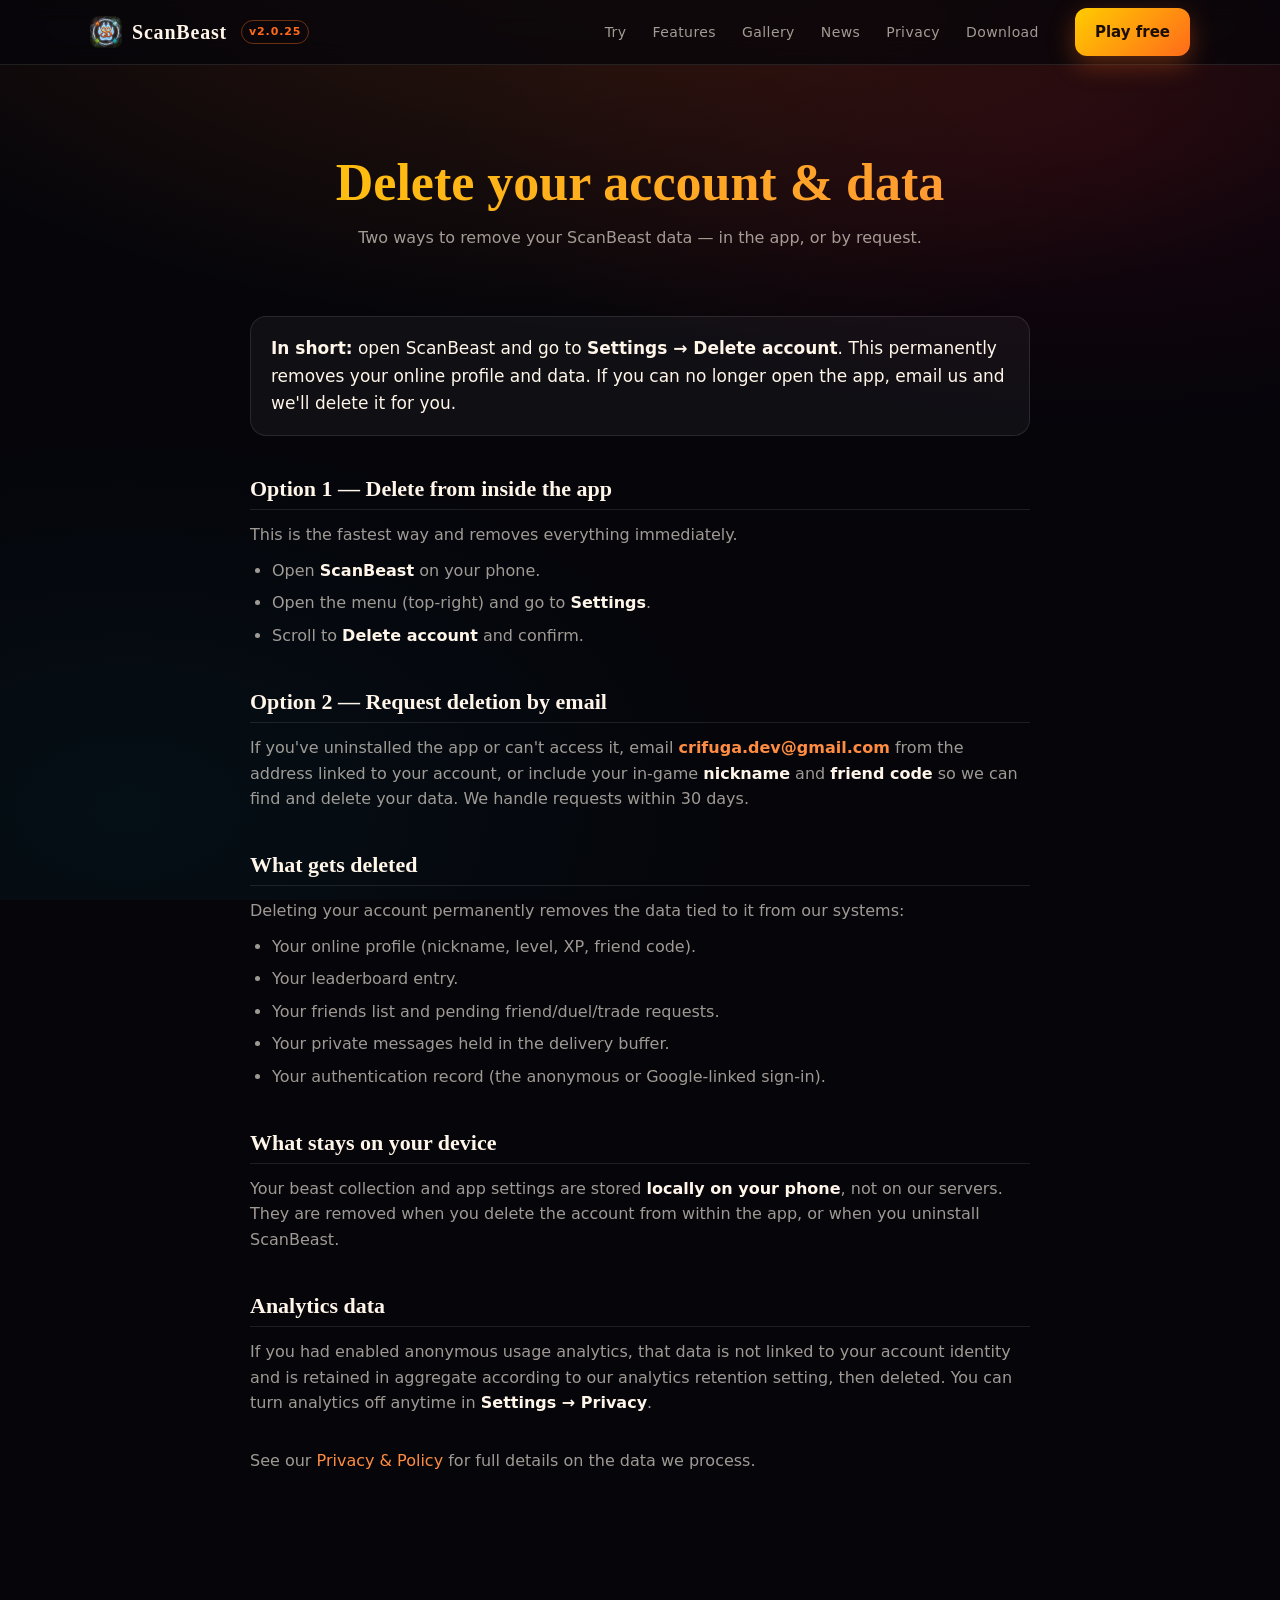
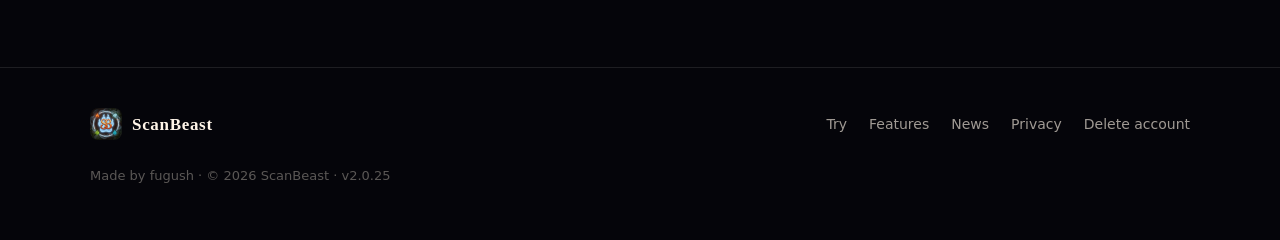
==== delete-account.html @ 52ad22f8 "content(news): devlog for 2.0.23 → 2.0.25, bump site to v2.0.25 Three new posts: 2.0.23 (matchmaking" ====
<!DOCTYPE html>
<html lang="en">
<head>
  <meta charset="UTF-8">
  <meta name="viewport" content="width=device-width, initial-scale=1.0">
  <title>ScanBeast — Delete your account &amp; data</title>
  <meta name="description" content="How to delete your ScanBeast account and associated data, from inside the app or by request.">
  <meta name="theme-color" content="#05050a">
  <meta name="robots" content="index,follow">
  <link rel="icon" href="assets/img/logo.webp">
  <link rel="apple-touch-icon" href="assets/img/logo.webp">
  <link rel="stylesheet" href="assets/css/style.css">
  <script>document.documentElement.classList.add('has-js');</script>
</head>
<body>

  <!-- ==================== HEADER ==================== -->
  <header class="site-header">
    <div class="container">
      <a class="brand" href="index.html">
        <img src="assets/img/logo.webp" alt="ScanBeast logo">
        ScanBeast <span class="v">v2.0.25</span>
      </a>
      <nav class="nav" id="site-nav">
        <a href="index.html#try">Try</a>
        <a href="index.html#features">Features</a>
        <a href="index.html#gallery">Gallery</a>
        <a href="news.html">News</a>
        <a href="privacy.html">Privacy</a>
        <a href="index.html#download">Download</a>
      </nav>
      <a class="btn btn-primary header-cta" href="index.html#download">Play free</a>
      <button class="nav-toggle" type="button" aria-label="Open menu" aria-expanded="false" aria-controls="site-nav">
        <span></span><span></span><span></span>
      </button>
    </div>
  </header>

  <!-- ==================== PAGE HERO ==================== -->
  <section class="page-hero">
    <div class="container">
      <h1>Delete your account &amp; data</h1>
      <p>Two ways to remove your ScanBeast data — in the app, or by request.</p>
    </div>
  </section>

  <!-- ==================== CONTENT ==================== -->
  <section style="padding-top: 20px;">
    <div class="container">
      <article class="legal">

        <p class="lead"><strong>In short:</strong> open ScanBeast and go to <strong>Settings → Delete account</strong>. This permanently removes your online profile and data. If you can no longer open the app, email us and we'll delete it for you.</p>

        <h2>Option 1 — Delete from inside the app</h2>
        <p>This is the fastest way and removes everything immediately.</p>
        <ul>
          <li>Open <strong>ScanBeast</strong> on your phone.</li>
          <li>Open the menu (top-right) and go to <strong>Settings</strong>.</li>
          <li>Scroll to <strong>Delete account</strong> and confirm.</li>
        </ul>

        <h2>Option 2 — Request deletion by email</h2>
        <p>If you've uninstalled the app or can't access it, email <strong><a href="mailto:crifuga.dev@gmail.com?subject=ScanBeast%20account%20deletion">crifuga.dev@gmail.com</a></strong> from the address linked to your account, or include your in-game <strong>nickname</strong> and <strong>friend code</strong> so we can find and delete your data. We handle requests within 30 days.</p>

        <h2>What gets deleted</h2>
        <p>Deleting your account permanently removes the data tied to it from our systems:</p>
        <ul>
          <li>Your online profile (nickname, level, XP, friend code).</li>
          <li>Your leaderboard entry.</li>
          <li>Your friends list and pending friend/duel/trade requests.</li>
          <li>Your private messages held in the delivery buffer.</li>
          <li>Your authentication record (the anonymous or Google-linked sign-in).</li>
        </ul>

        <h2>What stays on your device</h2>
        <p>Your beast collection and app settings are stored <strong>locally on your phone</strong>, not on our servers. They are removed when you delete the account from within the app, or when you uninstall ScanBeast.</p>

        <h2>Analytics data</h2>
        <p>If you had enabled anonymous usage analytics, that data is not linked to your account identity and is retained in aggregate according to our analytics retention setting, then deleted. You can turn analytics off anytime in <strong>Settings → Privacy</strong>.</p>

        <p style="margin-top: 32px;">See our <a href="privacy.html">Privacy &amp; Policy</a> for full details on the data we process.</p>

      </article>
    </div>
  </section>

  <!-- ==================== FOOTER ==================== -->
  <footer class="site-footer">
    <div class="container">
      <a class="brand" href="index.html"><img src="assets/img/logo.webp" alt="">ScanBeast</a>
      <nav>
        <a href="index.html#try">Try</a>
        <a href="index.html#features">Features</a>
        <a href="news.html">News</a>
        <a href="privacy.html">Privacy</a>
        <a href="delete-account.html">Delete account</a>
      </nav>
      <p class="copy">Made by fugush · © 2026 ScanBeast · v2.0.25</p>
    </div>
  </footer>

  <script src="assets/js/app.js"></script>

  <!-- Cloudflare Web Analytics (cookieless, privacy-first) -->
  <script defer src='https://static.cloudflareinsights.com/beacon.min.js' data-cf-beacon='{"token": "66f2514d06d64d0d81da3c510b61e948"}'></script>
  <!-- End Cloudflare Web Analytics -->
</body>
</html>
---- assets/css/style.css ----
/* ScanBeast — sito statico. Palette allineata a qml/Theme.qml del gioco. */

:root {
  --bg:        #05050a;
  --bg-2:      #0d0a12;
  --surface:   rgba(255,255,255,.045);
  --surface-2: rgba(255,255,255,.07);
  --border:    rgba(255,255,255,.10);

  --primary:   #ff6b1a;
  --accent:    #ff8c40;
  --gold:      #ffcc00;
  --crimson:   #e8003a;

  --cream:       #fff5e8;
  --cream-dim:   rgba(255,245,232,.62);
  --cream-faint: rgba(255,245,232,.34);

  --fire:  #ff4d00;
  --water: #00b4d8;
  --earth: #84cc16;
  --air:   #bae6fd;

  --radius: 16px;
  --maxw: 1140px;

  --serif: "Palatino Linotype", "Book Antiqua", Palatino, Georgia, serif;
  --sans:  -apple-system, BlinkMacSystemFont, "Segoe UI", Roboto, system-ui, sans-serif;
}

* { box-sizing: border-box; }

html { scroll-behavior: smooth; }

body {
  margin: 0;
  font-family: var(--sans);
  color: var(--cream);
  background: var(--bg);
  line-height: 1.6;
  -webkit-font-smoothing: antialiased;
  overflow-x: hidden;
}

/* Sfondo globale: bagliori radiali fuoco/brace su nero */
body::before {
  content: "";
  position: fixed;
  inset: 0;
  z-index: -1;
  background:
    radial-gradient(120% 80% at 50% -10%, rgba(255,107,26,.18), transparent 60%),
    radial-gradient(90% 60% at 85% 15%, rgba(232,0,58,.10), transparent 55%),
    radial-gradient(80% 70% at 10% 90%, rgba(0,180,216,.06), transparent 60%),
    var(--bg);
}

img { max-width: 100%; display: block; }

a { color: var(--accent); text-decoration: none; }
a:hover { color: var(--gold); }

.container {
  width: 100%;
  max-width: var(--maxw);
  margin-inline: auto;
  padding-inline: 20px;
}

h1, h2, h3 { font-family: var(--serif); font-weight: 700; line-height: 1.15; margin: 0; }

/* ---------- Header ---------- */
.site-header {
  position: sticky;
  top: 0;
  z-index: 50;
  backdrop-filter: blur(12px);
  background: rgba(5,5,10,.72);
  border-bottom: 1px solid var(--border);
}
.site-header .container {
  display: flex;
  align-items: center;
  gap: 16px;
  height: 64px;
}
.brand { display: flex; align-items: center; gap: 10px; font-family: var(--serif); font-size: 20px; font-weight: 700; letter-spacing: .04em; color: var(--cream); }
.brand img { width: 32px; height: 32px; border-radius: 8px; }
.brand .v { font-family: var(--sans); font-size: 11px; letter-spacing: .08em; color: var(--primary); border: 1px solid rgba(255,107,26,.4); padding: 2px 7px; border-radius: 999px; margin-left: 4px; }

.nav { display: flex; gap: 26px; margin-left: auto; }
.nav a { color: var(--cream-dim); font-size: 14px; letter-spacing: .03em; }
.nav a:hover { color: var(--cream); }
.header-cta { margin-left: 20px; }

/* Hamburger: nascosto su desktop, mostrato sotto 860px dalle media query */
.nav-toggle {
  display: none; width: 42px; height: 42px; padding: 0; cursor: pointer;
  flex-direction: column; align-items: center; justify-content: center; gap: 5px;
  background: var(--surface-2); border: 1px solid var(--border); border-radius: 10px;
}
.nav-toggle span { display: block; width: 20px; height: 2px; border-radius: 2px; background: var(--cream); transition: transform .25s ease, opacity .2s ease; }
.nav-toggle[aria-expanded="true"] span:nth-child(1) { transform: translateY(7px) rotate(45deg); }
.nav-toggle[aria-expanded="true"] span:nth-child(2) { opacity: 0; }
.nav-toggle[aria-expanded="true"] span:nth-child(3) { transform: translateY(-7px) rotate(-45deg); }

/* ---------- Buttons ---------- */
.btn {
  display: inline-flex; align-items: center; gap: 9px;
  font-family: var(--sans); font-size: 15px; font-weight: 600;
  padding: 12px 20px; border-radius: 12px;
  border: 1px solid var(--border); color: var(--cream);
  background: var(--surface-2); cursor: pointer;
  transition: transform .12s ease, box-shadow .2s ease, background .2s ease;
}
.btn:hover { transform: translateY(-2px); }
.btn-primary {
  border: none; color: #1a0d02; font-weight: 700;
  background: linear-gradient(135deg, var(--gold), var(--primary));
  box-shadow: 0 8px 26px rgba(255,107,26,.35);
}
.btn-primary:hover { color: #1a0d02; box-shadow: 0 12px 34px rgba(255,107,26,.5); }

/* Badge store ufficiali (Google Play + App Store) + perks + QR */
.dl-grid { display: flex; flex-wrap: wrap; align-items: center; justify-content: center; gap: 34px; margin-top: 10px; }
.dl-main { display: flex; flex-direction: column; align-items: center; gap: 22px; }

.badges { display: flex; flex-wrap: wrap; gap: 14px; justify-content: center; align-items: center; }
.badge { position: relative; display: inline-flex; transition: transform .12s ease; }
.badge img { height: 56px; width: auto; display: block; }
a.badge:hover { transform: translateY(-2px); }
.badge.soon { opacity: .55; filter: grayscale(.2); cursor: default; }
.badge.soon .badge-tag {
  position: absolute; top: -9px; right: -9px;
  font-size: 10px; letter-spacing: .07em; text-transform: uppercase; font-weight: 700;
  color: #1a0d02; background: linear-gradient(135deg, var(--gold), var(--primary));
  padding: 2px 8px; border-radius: 999px; box-shadow: 0 4px 12px rgba(0,0,0,.35);
}

/* Perks: chip a pillola con icona */
.dl-perks { list-style: none; margin: 0; padding: 0; display: flex; flex-wrap: wrap; gap: 10px; justify-content: center; }
.dl-perks li {
  display: inline-flex; align-items: center; gap: 8px; font-size: 13.5px; color: var(--cream-dim);
  background: var(--surface); border: 1px solid var(--border); padding: 8px 14px; border-radius: 999px;
}
.dl-perks svg { width: 16px; height: 16px; stroke: var(--accent); fill: none; stroke-width: 1.9; flex: none; }

/* QR "scan to install": utile da desktop, nascosto su telefono (sei gia' li'). */
.dl-qr { display: flex; flex-direction: column; align-items: center; gap: 10px; }
.dl-qr img {
  width: 128px; height: 128px; border-radius: 14px; padding: 9px; background: var(--cream);
  border: 1px solid var(--border); box-shadow: 0 12px 30px rgba(0,0,0,.4);
}
.dl-qr span { display: inline-flex; align-items: center; gap: 7px; font-size: 13px; color: var(--cream-dim); }
.dl-qr span svg { width: 15px; height: 15px; stroke: var(--accent); fill: none; stroke-width: 1.9; }
@media (max-width: 640px) { .dl-qr { display: none; } }

/* ---------- Sezioni ---------- */
section { padding-block: clamp(56px, 9vw, 104px); }
.section-head { text-align: center; max-width: 640px; margin: 0 auto 46px; }
.section-head .eyebrow { display: inline-block; font-size: 12px; letter-spacing: .22em; text-transform: uppercase; color: var(--primary); margin-bottom: 14px; }
.section-head h2 { font-size: clamp(26px, 4.5vw, 40px); }
.section-head p { color: var(--cream-dim); font-size: 17px; margin-top: 12px; }

/* ---------- Hero ---------- */
.hero { position: relative; overflow: hidden; padding-top: clamp(40px, 7vw, 76px); }
.hero .container { position: relative; z-index: 1; display: grid; grid-template-columns: 1.15fr .85fr; gap: 52px; align-items: center; }
/* Canvas braci: dietro il contenuto, non intercetta i click */
.embers { position: absolute; inset: 0; width: 100%; height: 100%; z-index: 0; pointer-events: none; }
.pp-badge { display: block; width: fit-content; margin-bottom: 20px; line-height: 0; opacity: .95; transition: opacity .2s ease, transform .2s ease; }
.pp-badge:hover { opacity: 1; transform: translateY(-1px); }
.pp-badge img { max-width: 100%; height: auto; }
.hero-copy .eyebrow { display: inline-flex; align-items: center; gap: 8px; font-size: 12px; letter-spacing: .18em; text-transform: uppercase; color: var(--gold); background: rgba(255,204,0,.08); border: 1px solid rgba(255,204,0,.25); padding: 6px 14px; border-radius: 999px; margin-bottom: 22px; }
.hero h1 {
  font-size: clamp(40px, 7vw, 68px);
  letter-spacing: .01em;
  background: linear-gradient(120deg, var(--gold) 0%, var(--accent) 45%, var(--crimson) 100%);
  -webkit-background-clip: text; background-clip: text; color: transparent;
  text-shadow: 0 0 40px rgba(255,107,26,.25);
}
.hero .lead { font-size: clamp(17px, 2.2vw, 21px); color: var(--cream); margin: 20px 0 10px; font-weight: 600; }
.hero .sub { color: var(--cream-dim); font-size: 16px; max-width: 46ch; }
.hero .stores { margin-top: 30px; }
.hero .fineprint { margin-top: 16px; font-size: 13px; color: var(--cream-faint); }

/* Telaio telefono */
.phone-wrap { display: flex; justify-content: center; }
.phone {
  position: relative;
  width: clamp(220px, 30vw, 296px);
  aspect-ratio: 1080 / 2400;
  border: 9px solid #17131c;
  border-radius: 38px;
  overflow: hidden;
  background: #000;
  box-shadow: 0 30px 80px rgba(0,0,0,.6), 0 0 0 1px rgba(255,255,255,.06), 0 0 60px rgba(255,107,26,.22);
}
.phone img { width: 100%; height: 100%; object-fit: cover; }
.phone::before {
  content: ""; position: absolute; top: 10px; left: 50%; transform: translateX(-50%);
  width: 96px; height: 7px; background: #0a0a0f; border-radius: 999px; z-index: 2;
}

/* ---------- Features ---------- */
.features-grid { display: grid; grid-template-columns: repeat(auto-fit, minmax(268px, 1fr)); gap: 18px; }
.feature {
  background: var(--surface); border: 1px solid var(--border); border-radius: var(--radius);
  padding: 26px 24px; transition: transform .15s ease, border-color .2s ease, background .2s ease;
}
.feature:hover { transform: translateY(-4px); border-color: rgba(255,107,26,.35); background: var(--surface-2); box-shadow: 0 18px 40px rgba(255,107,26,.08); }
.feature .ico {
  width: 48px; height: 48px; border-radius: 12px; display: grid; place-items: center; margin-bottom: 16px;
  background: rgba(255,107,26,.12); border: 1px solid rgba(255,107,26,.28);
  transition: transform .25s ease, border-color .2s ease, background .2s ease;
}
.feature:hover .ico { transform: translateY(-2px) rotate(-6deg) scale(1.08); }
.feature .ico svg { width: 26px; height: 26px; stroke: var(--accent); fill: none; stroke-width: 1.9; }
.feature h3 { font-size: 19px; margin-bottom: 8px; }
.feature p { margin: 0; color: var(--cream-dim); font-size: 15px; }

/* Accenti elemento per alcune card */
.feature.el-fire .ico  { background: rgba(255,77,0,.14);   border-color: rgba(255,77,0,.35); }
.feature.el-fire .ico svg  { stroke: var(--fire); }
.feature.el-water .ico { background: rgba(0,180,216,.12);  border-color: rgba(0,180,216,.35); }
.feature.el-water .ico svg { stroke: var(--water); }
.feature.el-earth .ico { background: rgba(132,204,22,.12); border-color: rgba(132,204,22,.35); }
.feature.el-earth .ico svg { stroke: var(--earth); }

/* ---------- Gallery ---------- */
/* Carosello a colonne: la fascia e' piu' stretta della pagina (aria a destra e
   sinistra) e la larghezza dello shot si ricava da --cols, cosi' ne entrano
   esattamente 3 da desktop, 2 da tablet e 1 da telefono. */
.gallery {
  --gap: 18px;
  --cols: 1;
  display: flex; gap: var(--gap); overflow-x: auto; scroll-snap-type: x mandatory;
  width: 100%; max-width: 880px; margin-inline: auto;
  padding: 8px 20px 24px; scroll-padding-inline: 20px;
  scrollbar-width: thin; scrollbar-color: var(--primary) transparent;
}
.gallery::-webkit-scrollbar { height: 8px; }
.gallery::-webkit-scrollbar-thumb { background: rgba(255,107,26,.5); border-radius: 999px; }
.gallery img {
  width: calc((100% - (var(--cols) - 1) * var(--gap)) / var(--cols));
  flex: none; border-radius: 22px;
  border: 1px solid var(--border); scroll-snap-align: center;
  box-shadow: 0 16px 40px rgba(0,0,0,.5);
}
/* Su telefono lo shot a piena colonna sarebbe alto ~740px: tetto a 62vw, cosi'
   se ne vede uno per volta con l'accenno dei vicini che invita a scorrere. */
@media (max-width: 640px) { .gallery img { max-width: 62vw; } }
@media (min-width: 641px) { .gallery { --cols: 2; } }
@media (min-width: 861px) { .gallery { --cols: 3; } }

/* ---------- CTA band ---------- */
.cta-band { text-align: center; }
.cta-band .box {
  max-width: 920px; margin-inline: auto;
  background: linear-gradient(135deg, rgba(255,107,26,.14), rgba(232,0,58,.10));
  border: 1px solid rgba(255,107,26,.3); border-radius: 26px;
  padding: clamp(36px, 6vw, 64px) clamp(20px, 4vw, 44px);
}
.cta-band .eyebrow { display: inline-block; font-size: 12px; letter-spacing: .22em; text-transform: uppercase; color: var(--primary); margin-bottom: 14px; }
.cta-band h2 { font-size: clamp(26px, 4.5vw, 40px); }
.cta-band p { color: var(--cream-dim); font-size: 17px; margin: 12px auto 28px; max-width: 48ch; }
.cta-band .stores { justify-content: center; }

/* Flusso beta / closed testing */
.beta-cta { display: flex; gap: 14px; flex-wrap: wrap; align-items: center; margin-top: 30px; }

.note-warn {
  display: flex; gap: 14px; align-items: flex-start; text-align: left;
  background: rgba(232,0,58,.10); border: 1px solid rgba(232,0,58,.38);
  border-radius: 14px; padding: 18px 20px; margin: 0 auto 30px; max-width: 720px;
}
.note-warn svg { flex: none; width: 24px; height: 24px; stroke: var(--crimson); fill: none; }
.note-warn p { margin: 0; color: var(--cream-dim); font-size: 15px; }
.note-warn b { color: var(--cream); }
/* Desktop: callout centrato e bilanciato (icona sopra, testo centrato, box più
   stretto). Su mobile (<=860px) resta icona a sinistra + testo a sinistra. */
@media (min-width: 861px) {
  .note-warn {
    flex-direction: column; align-items: center; text-align: center;
    gap: 10px; max-width: 580px; padding: 22px 30px;
  }
  .note-warn svg { width: 28px; height: 28px; }
  .note-warn p { max-width: 52ch; line-height: 1.5; }
}

.steps {
  display: grid; grid-template-columns: repeat(auto-fit, minmax(272px, 1fr));
  gap: 18px; text-align: left; margin-top: 6px;
}
.step {
  position: relative; display: flex; flex-direction: column;
  background: var(--surface); border: 1px solid var(--border);
  border-radius: var(--radius); padding: 26px;
  transition: transform .15s ease, border-color .2s ease, box-shadow .2s ease;
}
.step:hover { transform: translateY(-4px); border-color: rgba(255,107,26,.35); box-shadow: 0 18px 40px rgba(0,0,0,.35); }
.step .btn { margin-top: auto; width: 100%; justify-content: center; }
.step .num {
  width: 36px; height: 36px; border-radius: 999px; display: grid; place-items: center;
  font-family: var(--serif); font-weight: 700; font-size: 18px; color: #1a0d02;
  background: linear-gradient(135deg, var(--gold), var(--primary)); margin-bottom: 14px;
}
.step h3 { font-size: 19px; }
.step p { color: var(--cream-dim); font-size: 15px; margin: 8px 0 18px; }

.beta-fallback { margin-top: 28px; color: var(--cream-faint); font-size: 14px; text-align: center; }

/* ---------- News ---------- */
.news-list { display: flex; flex-direction: column; gap: 20px; max-width: 760px; margin-inline: auto; }
.post {
  background: var(--surface); border: 1px solid var(--border); border-radius: var(--radius);
  padding: 26px 28px;
}
.post .meta { display: flex; align-items: center; gap: 12px; flex-wrap: wrap; margin-bottom: 12px; }
.post .ver { font-family: var(--serif); font-weight: 700; color: #1a0d02; background: linear-gradient(135deg, var(--gold), var(--primary)); padding: 3px 12px; border-radius: 999px; font-size: 14px; }
.post .date { color: var(--cream-faint); font-size: 13px; letter-spacing: .04em; }
.post h3 { font-size: 22px; margin-bottom: 10px; }
.post ul { margin: 10px 0 0; padding-left: 20px; color: var(--cream-dim); }
.post ul li { margin-bottom: 6px; }
.post .tags { display: flex; gap: 8px; flex-wrap: wrap; margin-top: 16px; }
.post .tag { font-size: 11px; letter-spacing: .06em; text-transform: uppercase; color: var(--accent); border: 1px solid rgba(255,140,64,.3); padding: 3px 10px; border-radius: 999px; }
.news-empty { text-align: center; color: var(--cream-dim); }

/* ---------- Footer ---------- */
.site-footer { border-top: 1px solid var(--border); padding-block: 40px; margin-top: 40px; }
.site-footer .container { display: flex; flex-wrap: wrap; align-items: center; gap: 18px; }
.site-footer .brand { font-size: 17px; }
.site-footer nav { display: flex; gap: 22px; margin-left: auto; flex-wrap: wrap; }
.site-footer nav a { color: var(--cream-dim); font-size: 14px; }
.site-footer .copy { width: 100%; color: var(--cream-faint); font-size: 13px; margin-top: 8px; }

/* ---------- Page hero (news) ---------- */
.page-hero { text-align: center; padding-top: clamp(48px, 8vw, 88px); padding-bottom: 8px; }
.page-hero h1 { font-size: clamp(32px, 6vw, 52px); background: linear-gradient(120deg, var(--gold), var(--accent)); -webkit-background-clip: text; background-clip: text; color: transparent; }
.page-hero p { color: var(--cream-dim); margin-top: 12px; }

/* ---------- Legal / prose (privacy policy) ---------- */
.legal { max-width: 780px; margin-inline: auto; padding-bottom: 40px; }
.legal .updated { color: var(--cream-faint); font-size: 14px; margin: 0 0 8px; }
.legal .lead {
  font-size: 17px; color: var(--cream);
  background: var(--surface); border: 1px solid var(--border);
  border-radius: var(--radius); padding: 18px 20px; margin: 22px 0 8px;
}
.legal h2 {
  font-size: 22px; margin: 40px 0 12px; padding-bottom: 8px;
  border-bottom: 1px solid var(--border); color: var(--cream);
}
.legal h3 {
  font-family: var(--sans); font-weight: 700; font-size: 16px;
  color: var(--accent); margin: 22px 0 4px;
}
.legal p { color: var(--cream-dim); margin: 10px 0; }
.legal ul { color: var(--cream-dim); margin: 10px 0; padding-left: 22px; }
.legal li { margin: 7px 0; }
.legal strong { color: var(--cream); }
.legal a { color: var(--accent); }
.legal a:hover { color: var(--gold); }

/* ---------- Motion: scroll reveal ---------- */
/* Nascosto solo quando il JS e' attivo: senza JS il contenuto resta visibile. */
.has-js .reveal { opacity: 0; transform: translateY(24px); transition: opacity .6s ease, transform .6s ease; }
.has-js .reveal.in { opacity: 1; transform: none; }

/* Gruppi con figli in cascata (griglie, gallery) */
.has-js .reveal-group > * { opacity: 0; transform: translateY(20px); transition: opacity .5s ease, transform .5s ease; }
.has-js .reveal-group.in > * { opacity: 1; transform: none; }
.has-js .reveal-group.in > *:nth-child(2) { transition-delay: .05s; }
.has-js .reveal-group.in > *:nth-child(3) { transition-delay: .10s; }
.has-js .reveal-group.in > *:nth-child(4) { transition-delay: .15s; }
.has-js .reveal-group.in > *:nth-child(5) { transition-delay: .20s; }
.has-js .reveal-group.in > *:nth-child(6) { transition-delay: .25s; }
.has-js .reveal-group.in > *:nth-child(7) { transition-delay: .30s; }
.has-js .reveal-group.in > *:nth-child(8) { transition-delay: .35s; }

/* ---------- Demo scan -> beast ---------- */
.scan { max-width: 720px; margin-inline: auto; perspective: 1000px; }
.scan-form { display: flex; gap: 12px; flex-wrap: wrap; justify-content: center; }
.scan-input {
  display: flex; align-items: center; gap: 10px; flex: 1 1 260px; min-width: 220px;
  background: var(--surface-2); border: 1px solid var(--border); border-radius: 12px; padding: 0 14px;
  transition: border-color .2s ease, box-shadow .2s ease;
}
.scan-input:focus-within { border-color: rgba(255,107,26,.6); box-shadow: 0 0 0 3px rgba(255,107,26,.15); }
.scan-ico svg { width: 22px; height: 22px; stroke: var(--accent); fill: none; stroke-width: 1.8; }
.scan-input input {
  flex: 1; min-width: 0; background: none; border: none; outline: none;
  color: var(--cream); font-family: var(--sans); font-size: 16px; padding: 13px 0; letter-spacing: .06em;
}
.scan-input input::placeholder { color: var(--cream-faint); letter-spacing: normal; }
.scan-hint { text-align: center; color: var(--cream-faint); font-size: 13px; margin-top: 14px; }

.beast-card {
  --el: var(--primary);
  position: relative; overflow: hidden; margin-top: 26px; padding: 24px; border-radius: 20px;
  background: var(--surface); border: 1px solid var(--border);
}
.beast-card[hidden] { display: none; }
.beast-card.show { animation: beastFlip .55s cubic-bezier(.2,.7,.2,1); }
@keyframes beastFlip { from { opacity: 0; transform: rotateX(-14deg) translateY(18px) scale(.96); } to { opacity: 1; transform: none; } }
.beast-card::before {
  content: ""; position: absolute; inset: 0; z-index: 0; pointer-events: none;
  background: radial-gradient(120% 90% at 15% 0%, color-mix(in srgb, var(--el) 22%, transparent), transparent 60%);
}
.beast-card > * { position: relative; z-index: 1; }

.beast-head { display: flex; align-items: center; gap: 16px; }
.beast-avatar {
  width: 64px; height: 64px; flex: none; border-radius: 16px; display: grid; place-items: center;
  background: color-mix(in srgb, var(--el) 18%, transparent);
  border: 1px solid color-mix(in srgb, var(--el) 45%, transparent);
}
.beast-avatar svg { width: 36px; height: 36px; stroke: var(--el); fill: none; stroke-width: 1.7; }
.beast-name { font-family: var(--serif); font-size: 24px; margin: 0; }
.beast-sub { display: flex; align-items: center; gap: 8px; flex-wrap: wrap; margin-top: 6px; }
.beast-el {
  font-size: 12px; letter-spacing: .08em; text-transform: uppercase; color: var(--el);
  border: 1px solid color-mix(in srgb, var(--el) 45%, transparent); padding: 2px 10px; border-radius: 999px;
}
.beast-code { font-size: 12px; color: var(--cream-faint); letter-spacing: .1em; }

.beast-stats { display: grid; gap: 12px; margin-top: 20px; }
.stat { display: grid; grid-template-columns: 52px 1fr 34px; align-items: center; gap: 12px; }
.stat .lbl { font-size: 12px; letter-spacing: .06em; text-transform: uppercase; color: var(--cream-dim); }
.stat .bar { height: 8px; border-radius: 999px; background: rgba(255,255,255,.08); overflow: hidden; }
.stat .bar > span { display: block; width: 0; height: 100%; border-radius: 999px; background: linear-gradient(90deg, var(--el), var(--gold)); transition: width .7s cubic-bezier(.2,.7,.2,1); }
.stat .val { font-size: 13px; color: var(--cream); text-align: right; font-variant-numeric: tabular-nums; }

.beast-foot { display: flex; align-items: center; gap: 12px; flex-wrap: wrap; margin-top: 18px; color: var(--cream-dim); font-size: 13px; }
.nutri { font-family: var(--serif); font-weight: 700; color: #1a0d02; padding: 2px 9px; border-radius: 8px; }

/* Rarita' */
.beast-rarity {
  font-size: 11px; letter-spacing: .08em; text-transform: uppercase; color: var(--rar, #9aa0aa);
  border: 1px solid color-mix(in srgb, var(--rar, #9aa0aa) 55%, transparent); padding: 2px 9px; border-radius: 999px;
}
.beast-card[data-rarity] { border-color: color-mix(in srgb, var(--rar) 45%, var(--border)); }
.beast-card[data-rarity="rare"]      { box-shadow: 0 0 34px color-mix(in srgb, var(--rar) 22%, transparent); }
.beast-card[data-rarity="epic"]      { box-shadow: 0 0 42px color-mix(in srgb, var(--rar) 30%, transparent); }
.beast-card[data-rarity="legendary"] { box-shadow: 0 0 54px color-mix(in srgb, var(--rar) 40%, transparent); }
/* Foil animato sui piu' rari */
.beast-card[data-rarity="epic"]::after,
.beast-card[data-rarity="legendary"]::after {
  content: ""; position: absolute; inset: 0; z-index: 2; pointer-events: none; border-radius: inherit;
  background: linear-gradient(115deg, transparent 30%, color-mix(in srgb, var(--rar) 35%, transparent) 48%, transparent 66%);
  background-size: 250% 100%; animation: foil 2.6s linear infinite;
}
@keyframes foil { from { background-position: 150% 0; } to { background-position: -150% 0; } }

/* Fase scansione */
.beast-card.scanning { min-height: 150px; display: grid; place-items: center; gap: 10px; }
.scanline {
  position: absolute; left: 0; right: 0; top: 6%; height: 3px;
  background: linear-gradient(90deg, transparent, var(--primary), transparent);
  box-shadow: 0 0 16px var(--primary); animation: scanSweep .7s ease-in-out infinite;
}
@keyframes scanSweep { 0% { top: 6%; } 50% { top: 92%; } 100% { top: 6%; } }
.scan-progress { margin: 0; color: var(--cream-dim); font-size: 12px; letter-spacing: .2em; text-transform: uppercase; }

/* Phone hero: layer in crossfade */
.phone-shot { position: absolute; inset: 0; width: 100%; height: 100%; object-fit: cover; opacity: 0; transition: opacity .8s ease; }
.phone-shot.active { opacity: 1; }

/* Lightbox gallery */
.lightbox {
  position: fixed; inset: 0; z-index: 100; display: grid; place-items: center; padding: 24px;
  background: rgba(3,3,7,.9); backdrop-filter: blur(6px);
}
.lightbox[hidden] { display: none; }
.lb-img { max-width: min(92vw, 900px); max-height: 86vh; border-radius: 16px; border: 1px solid var(--border); box-shadow: 0 30px 80px rgba(0,0,0,.6); }
.lightbox button {
  position: absolute; display: grid; place-items: center; cursor: pointer; color: var(--cream);
  background: var(--surface-2); border: 1px solid var(--border); border-radius: 12px; line-height: 1;
}
.lightbox button:hover { border-color: rgba(255,107,26,.6); color: var(--gold); }
.lb-close { top: 18px; right: 18px; width: 44px; height: 44px; font-size: 24px; }
.lb-prev, .lb-next { top: 50%; transform: translateY(-50%); width: 48px; height: 62px; font-size: 28px; }
.lb-prev { left: 18px; }
.lb-next { right: 18px; }

/* Rispetta chi preferisce meno animazioni: niente entrate nascoste, niente barre lente */
@media (prefers-reduced-motion: reduce) {
  .has-js .reveal, .has-js .reveal.in,
  .has-js .reveal-group > *, .has-js .reveal-group.in > * { opacity: 1 !important; transform: none !important; }
  .beast-card.show { animation: none; }
  .beast-card[data-rarity]::after, .scanline { animation: none; }
  .phone-shot { transition: none; }
  .stat .bar > span { transition: none; }
}

/* ---------- Launch: banner, coriandoli, glow ---------- */
/* Striscia festosa in cima: gradiente animato caldo, tutta cliccabile allo store. */
.launch-banner {
  display: flex; align-items: center; justify-content: center; gap: 10px;
  padding: 10px 18px; text-align: center; font-size: 14px; font-weight: 600;
  color: #1a0d02;
  background: linear-gradient(90deg, var(--gold), var(--primary), var(--crimson), var(--primary), var(--gold));
  background-size: 300% 100%; animation: bannerShift 9s linear infinite;
}
.launch-banner:hover { color: #1a0d02; }
.launch-banner b { font-weight: 800; }
.launch-banner .lb-arrow { transition: transform .2s ease; }
.launch-banner:hover .lb-arrow { transform: translateX(4px); }
@keyframes bannerShift { from { background-position: 0 0; } to { background-position: 300% 0; } }

/* Bottone store: leggermente piu' grande, pulsazione calda per attirare il tap. */
.btn-lg { padding: 15px 26px; font-size: 16px; }
.btn .gp-ico { width: 18px; height: 18px; }
.btn-glow { animation: btnGlow 2.2s ease-in-out infinite; }
@keyframes btnGlow {
  0%, 100% { box-shadow: 0 8px 26px rgba(255,107,26,.35); }
  50%      { box-shadow: 0 10px 32px rgba(255,107,26,.6), 0 0 0 4px rgba(255,204,0,.18); }
}

/* Pill "Out now" nell'hero: bordo oro pulsante. */
.hero-copy .eyebrow-live { animation: livePulse 2.6s ease-in-out infinite; }
@keyframes livePulse {
  0%, 100% { border-color: rgba(255,204,0,.25); box-shadow: none; }
  50%      { border-color: rgba(255,204,0,.7); box-shadow: 0 0 18px rgba(255,204,0,.22); }
}

/* Coriandoli: burst una-tantum al load, pezzi generati da app.js. */
.confetti { position: fixed; inset: 0; z-index: 60; pointer-events: none; overflow: hidden; }
.confetti i {
  position: absolute; top: -16px; width: 9px; height: 14px; opacity: 0;
  animation-name: confettiFall; animation-timing-function: cubic-bezier(.25,.6,.4,1); animation-fill-mode: forwards;
}
@keyframes confettiFall {
  0%   { transform: translateY(-16px) translateX(0) rotate(0); opacity: 0; }
  10%  { opacity: 1; }
  100% { transform: translateY(102vh) translateX(var(--drift, 0)) rotate(var(--rot, 200deg)); opacity: 0; }
}

/* Chi preferisce meno movimento: niente banner/glow/coriandoli animati. */
@media (prefers-reduced-motion: reduce) {
  .launch-banner, .btn-glow, .hero-copy .eyebrow-live { animation: none; }
}

/* ---------- Responsive ---------- */
@media (max-width: 860px) {
  .hero .container { grid-template-columns: 1fr; gap: 40px; text-align: center; }
  .hero .sub, .hero .pp-badge { margin-inline: auto; }
  .hero .beta-cta, .hero .eyebrow { justify-content: center; }
  .phone-wrap { order: -1; }

  /* Nav a tendina sotto l'header */
  .nav-toggle { display: flex; }
  .header-cta { margin-left: auto; }
  .nav {
    position: absolute; top: 64px; left: 0; right: 0; margin: 0;
    flex-direction: column; gap: 0; padding: 8px 20px 16px;
    background: rgba(5,5,10,.97); backdrop-filter: blur(12px); border-bottom: 1px solid var(--border);
    opacity: 0; visibility: hidden; pointer-events: none; transform: translateY(-8px);
    transition: opacity .2s ease, transform .2s ease, visibility .2s ease;
  }
  .nav.open { opacity: 1; visibility: visible; pointer-events: auto; transform: none; }
  .nav a { padding: 12px 4px; font-size: 16px; border-bottom: 1px solid var(--border); }
  .nav a:last-child { border-bottom: none; }
}
@media (max-width: 520px) {
  .header-cta { display: none; }
  .nav-toggle { margin-left: auto; }
  .badges { flex-direction: column; }
  .badge img { height: 52px; }
}

@media (prefers-reduced-motion: reduce) {
  html { scroll-behavior: auto; }
  * { transition: none !important; }
}

:focus-visible { outline: 2px solid var(--gold); outline-offset: 3px; border-radius: 6px; }
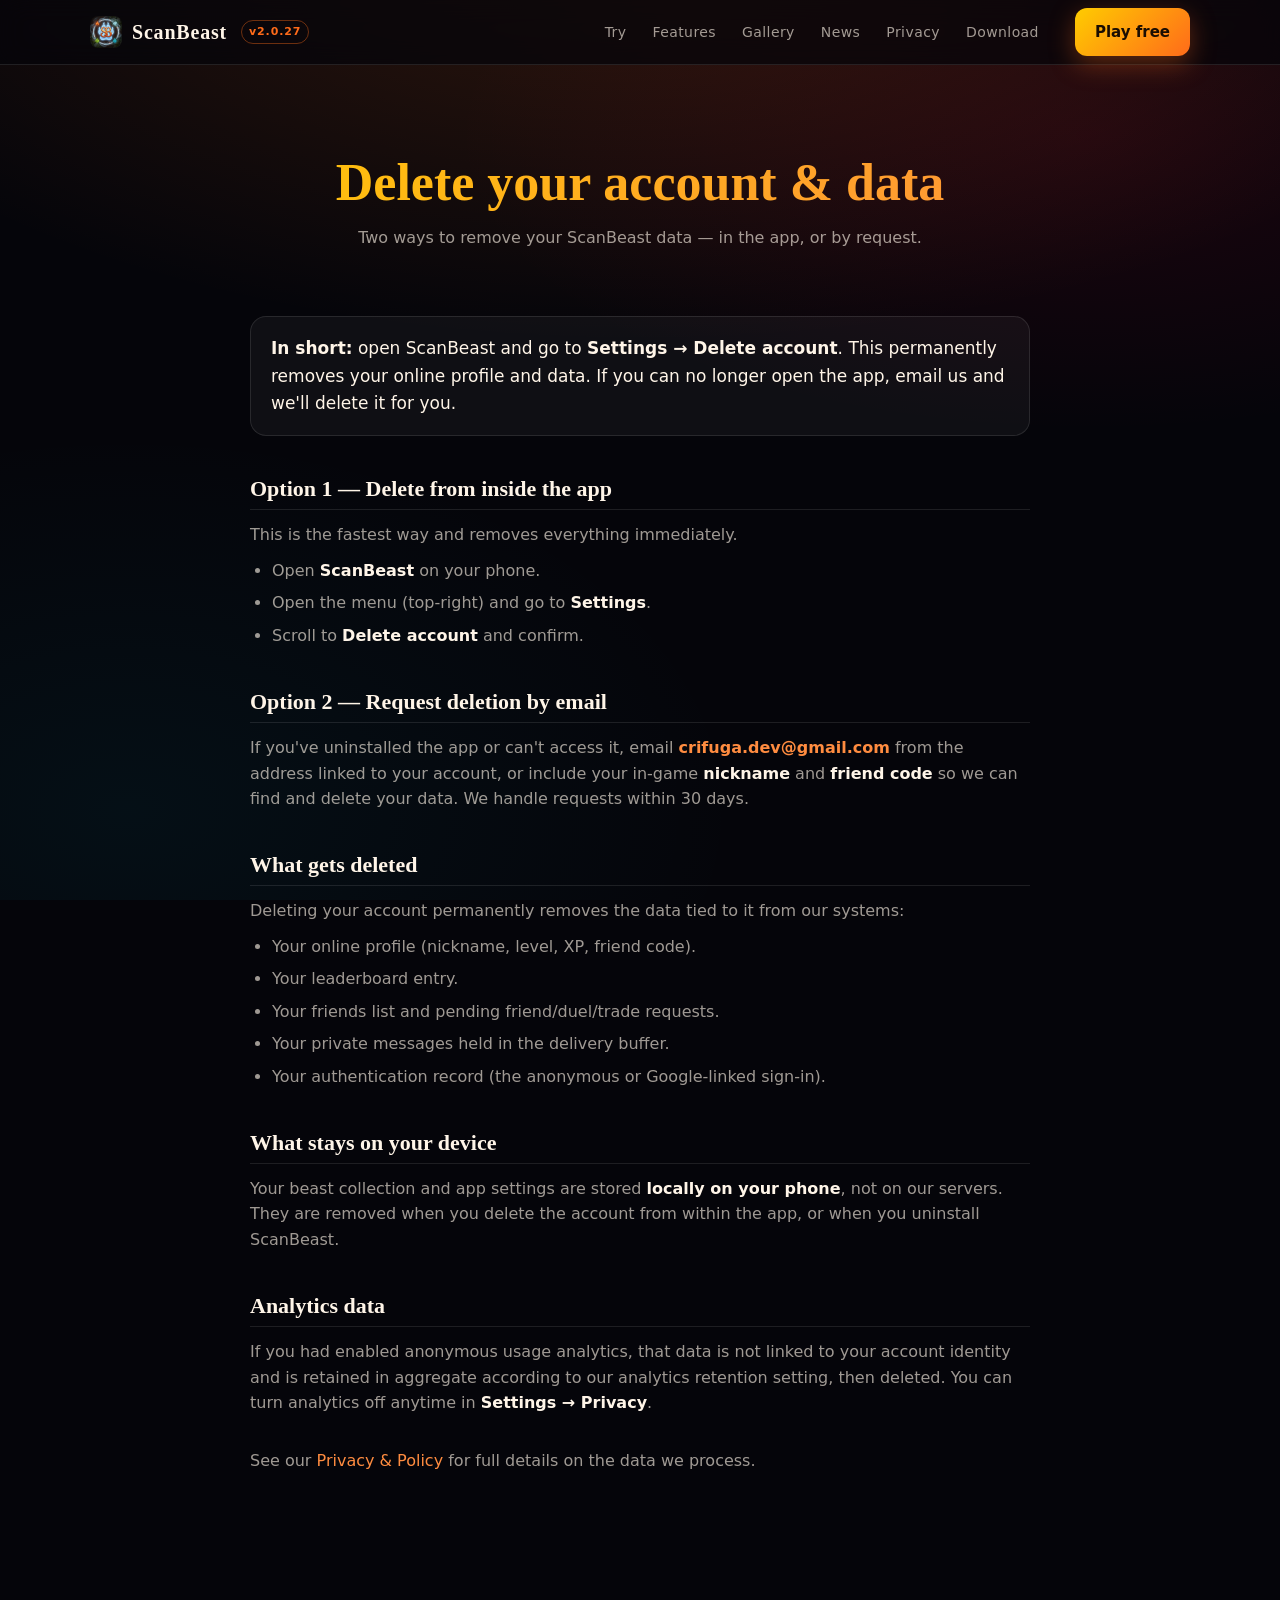
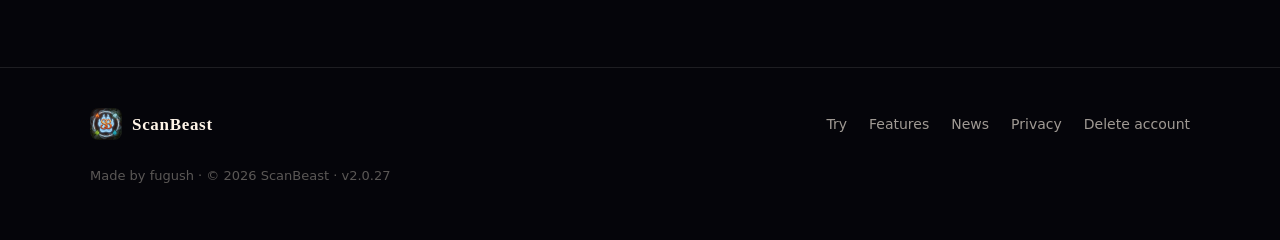
==== commit 5e7ffe04: "content(news): devlog for 2.0.26 and 2.0.27, bump site to v2.0.27 Two new posts: 2.0.26 (bigger grow" ====
--- a/delete-account.html
+++ b/delete-account.html
@@ -19,7 +19,7 @@
     <div class="container">
       <a class="brand" href="index.html">
         <img src="assets/img/logo.webp" alt="ScanBeast logo">
-        ScanBeast <span class="v">v2.0.25</span>
+        ScanBeast <span class="v">v2.0.27</span>
       </a>
       <nav class="nav" id="site-nav">
         <a href="index.html#try">Try</a>
@@ -95,7 +95,7 @@
         <a href="privacy.html">Privacy</a>
         <a href="delete-account.html">Delete account</a>
       </nav>
-      <p class="copy">Made by fugush · © 2026 ScanBeast · v2.0.25</p>
+      <p class="copy">Made by fugush · © 2026 ScanBeast · v2.0.27</p>
     </div>
   </footer>
 
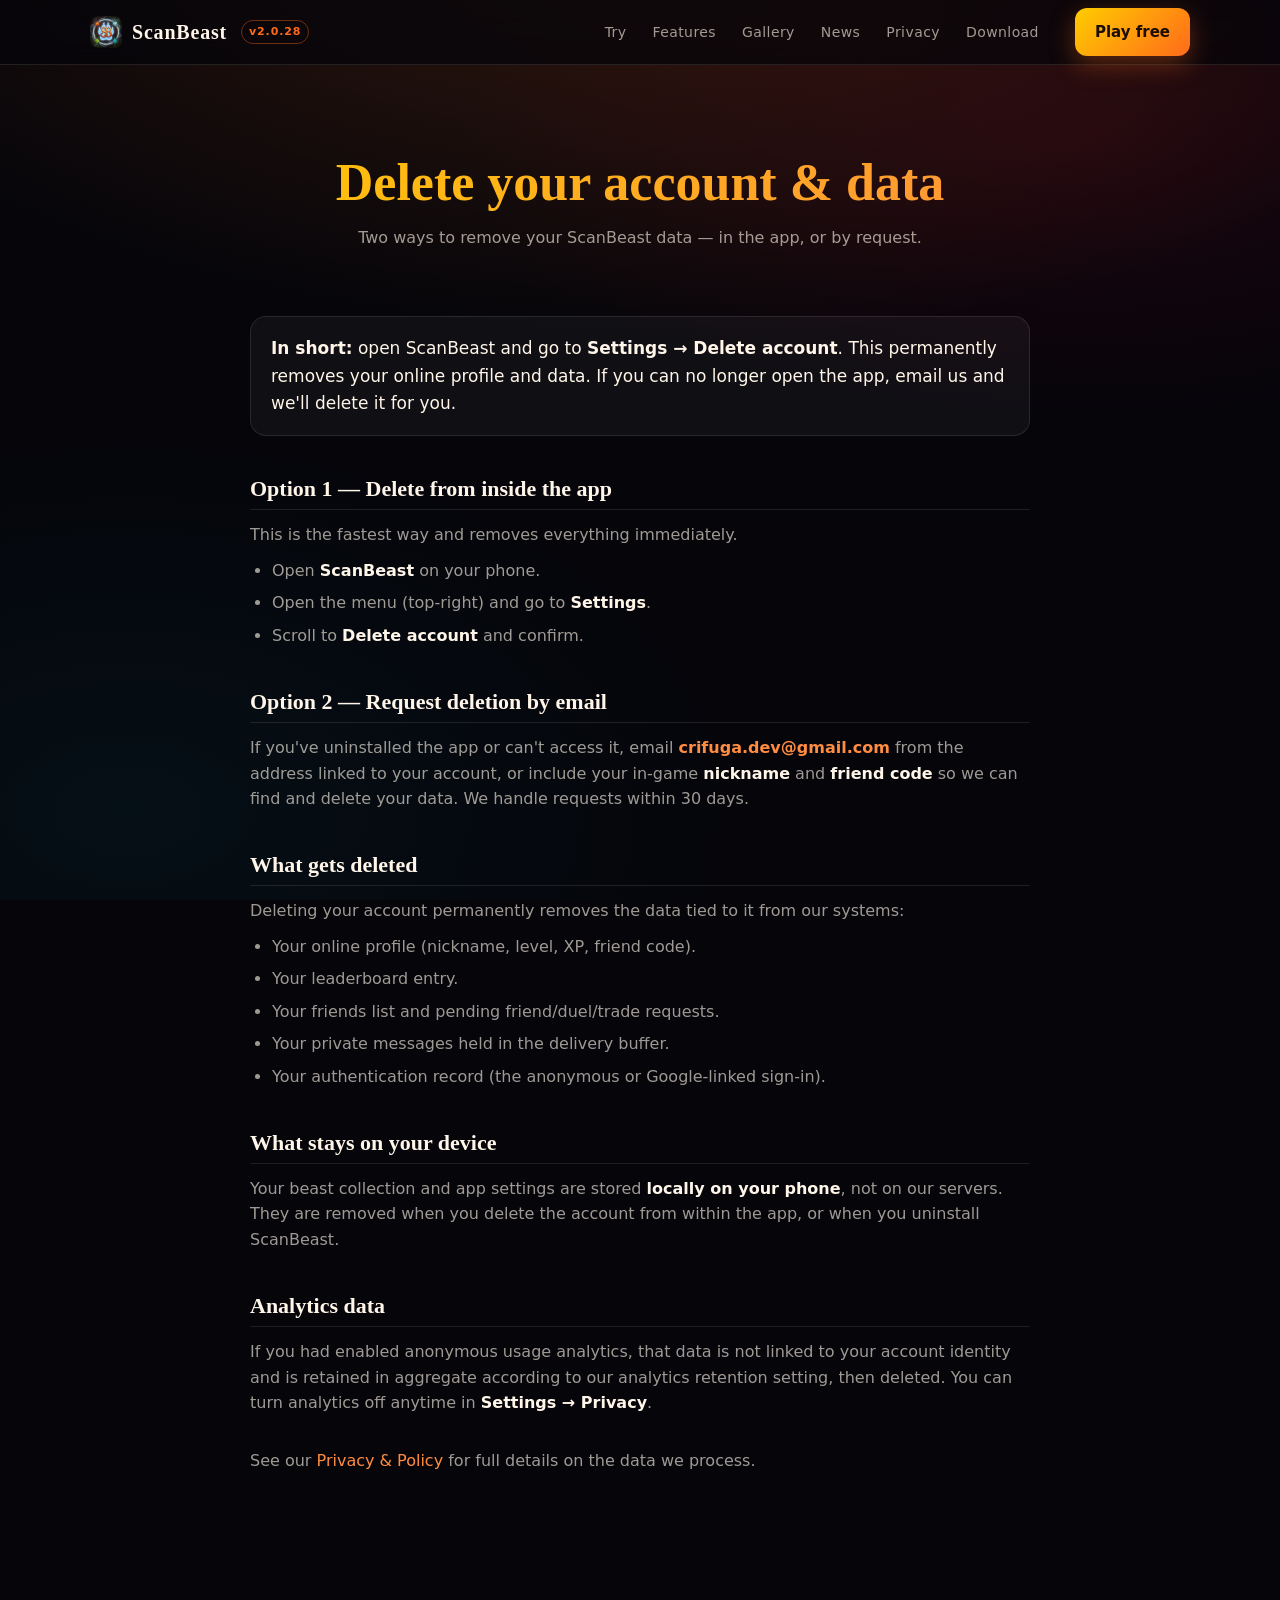
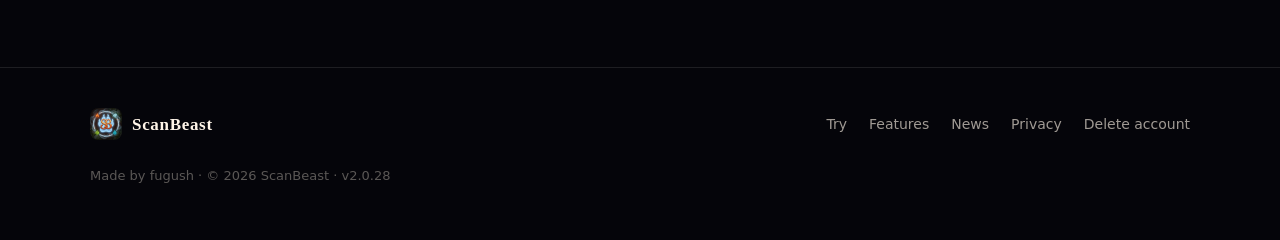
==== commit e434324a: "content(news): 2.0.28 devlog (creator badge), drop skipped 2.0.27, bump to v2.0.28 2.0.27 was never " ====
--- a/delete-account.html
+++ b/delete-account.html
@@ -19,7 +19,7 @@
     <div class="container">
       <a class="brand" href="index.html">
         <img src="assets/img/logo.webp" alt="ScanBeast logo">
-        ScanBeast <span class="v">v2.0.27</span>
+        ScanBeast <span class="v">v2.0.28</span>
       </a>
       <nav class="nav" id="site-nav">
         <a href="index.html#try">Try</a>
@@ -95,7 +95,7 @@
         <a href="privacy.html">Privacy</a>
         <a href="delete-account.html">Delete account</a>
       </nav>
-      <p class="copy">Made by fugush · © 2026 ScanBeast · v2.0.27</p>
+      <p class="copy">Made by fugush · © 2026 ScanBeast · v2.0.28</p>
     </div>
   </footer>
 
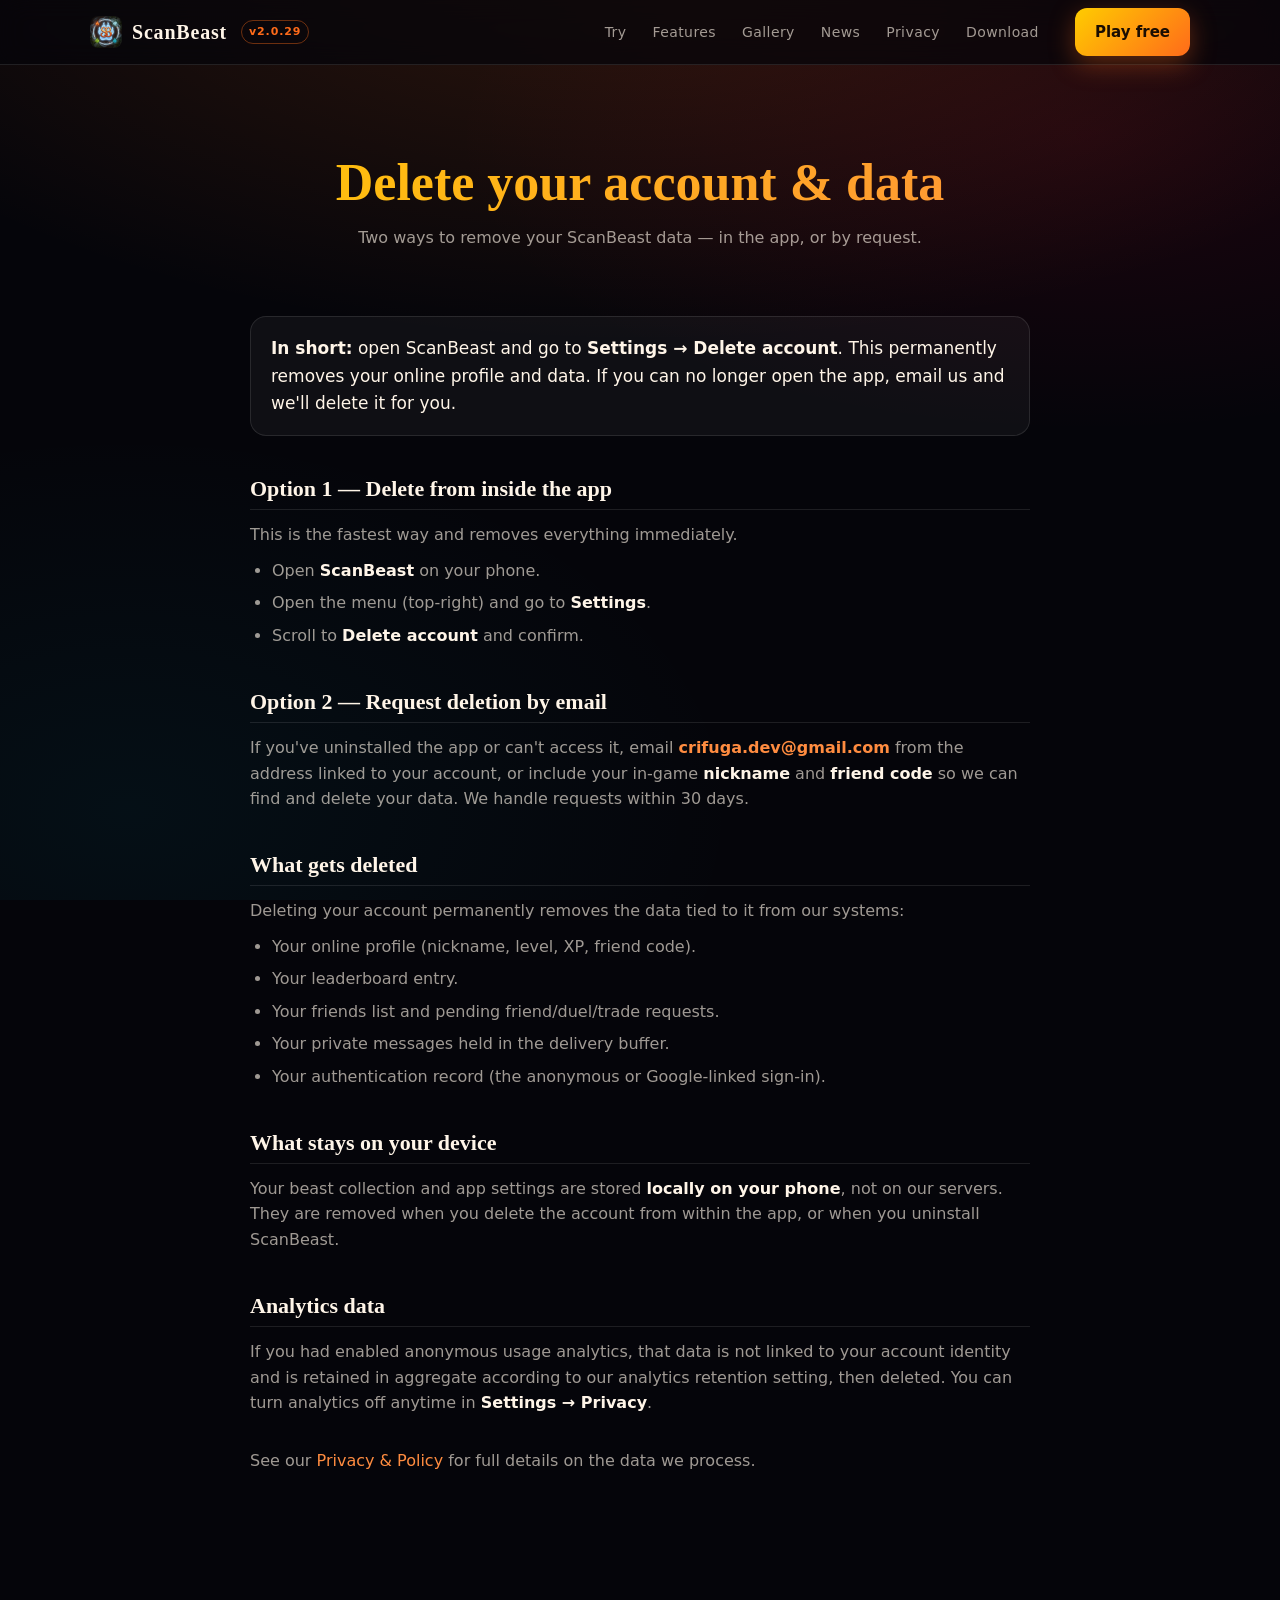
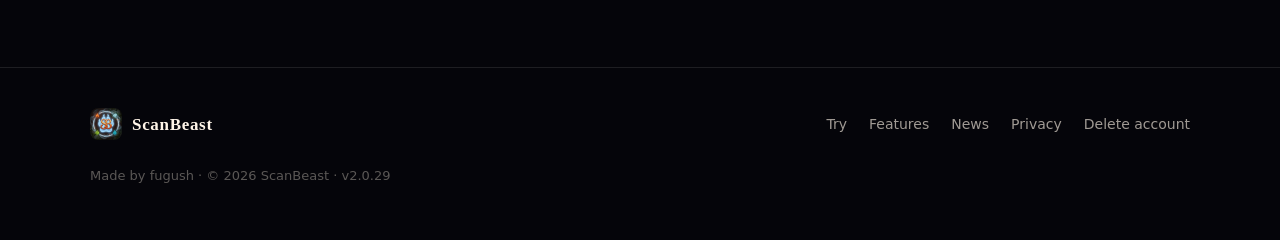
==== commit 1c9cdc36: "chore(site): update to 2.0.29 and add creator badge fix devlog" ====
--- a/delete-account.html
+++ b/delete-account.html
@@ -19,7 +19,7 @@
     <div class="container">
       <a class="brand" href="index.html">
         <img src="assets/img/logo.webp" alt="ScanBeast logo">
-        ScanBeast <span class="v">v2.0.28</span>
+        ScanBeast <span class="v">v2.0.29</span>
       </a>
       <nav class="nav" id="site-nav">
         <a href="index.html#try">Try</a>
@@ -95,7 +95,7 @@
         <a href="privacy.html">Privacy</a>
         <a href="delete-account.html">Delete account</a>
       </nav>
-      <p class="copy">Made by fugush · © 2026 ScanBeast · v2.0.28</p>
+      <p class="copy">Made by fugush · © 2026 ScanBeast · v2.0.29</p>
     </div>
   </footer>
 
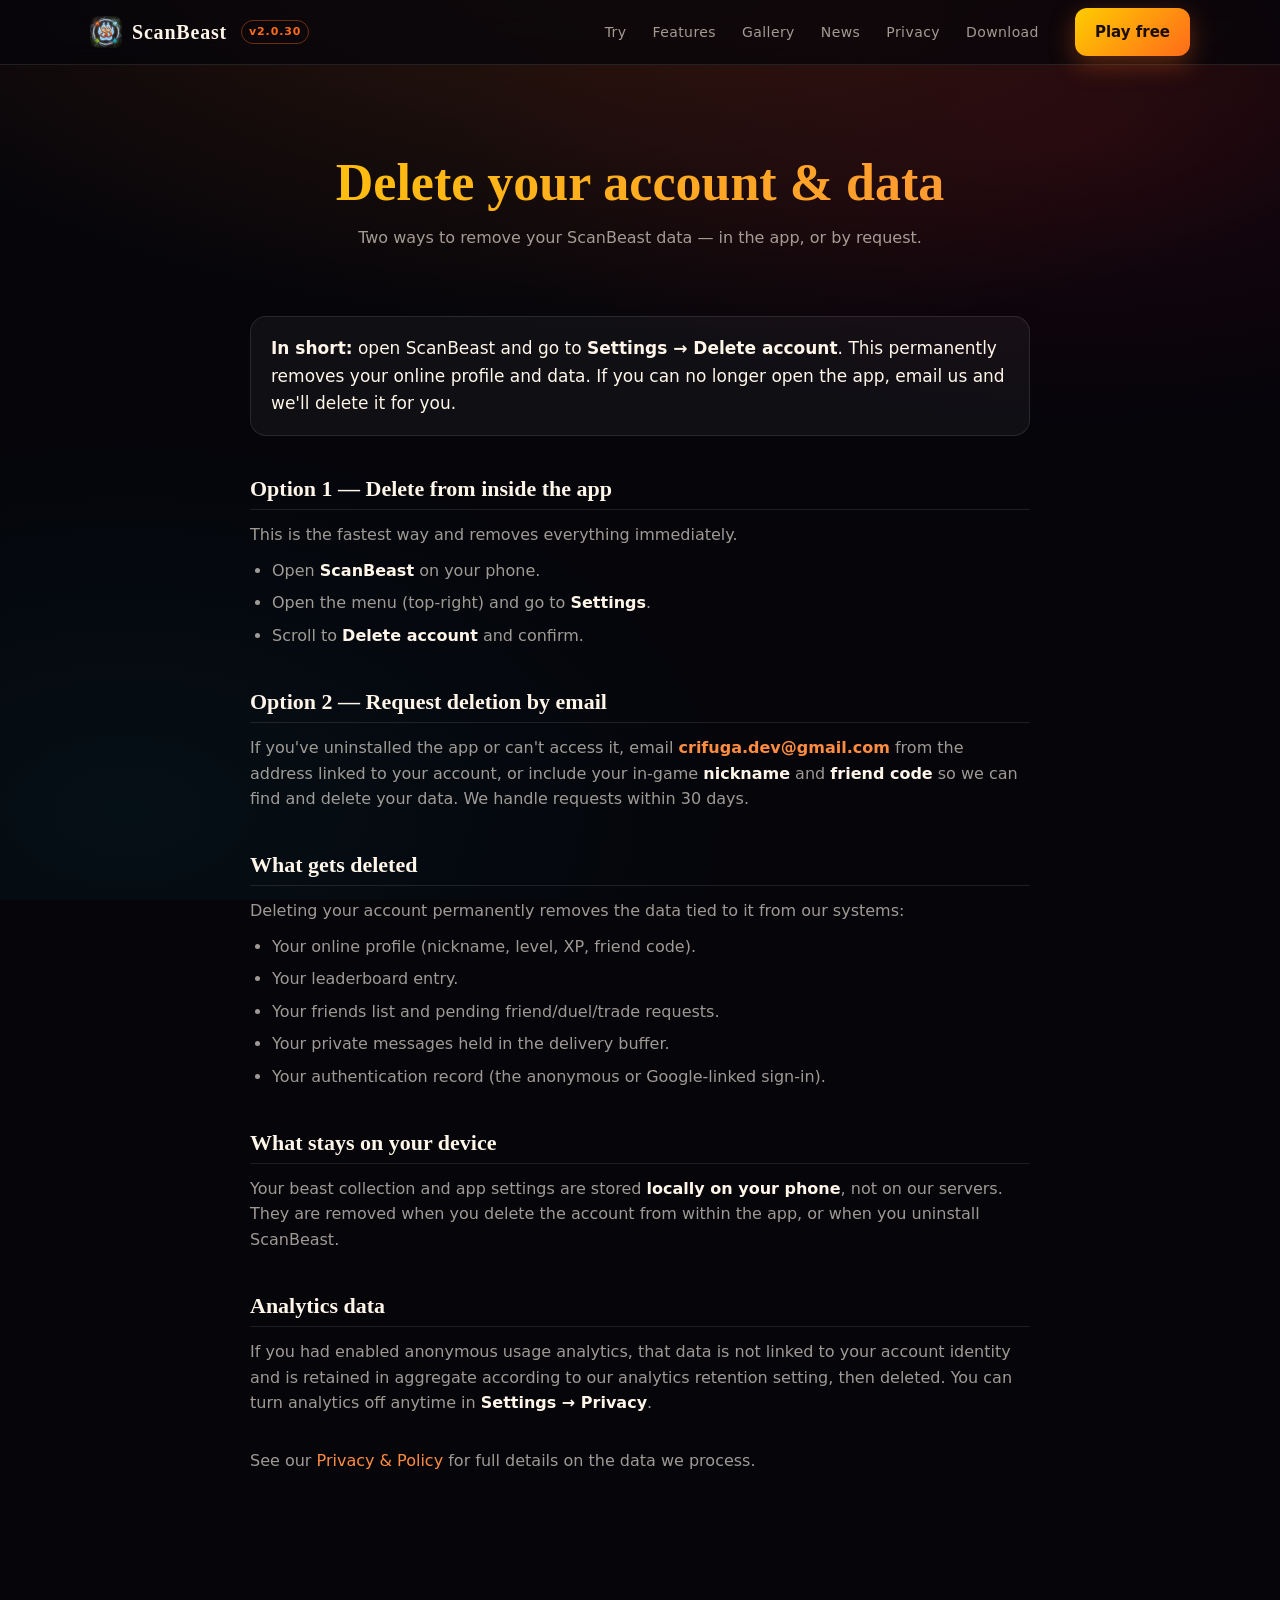
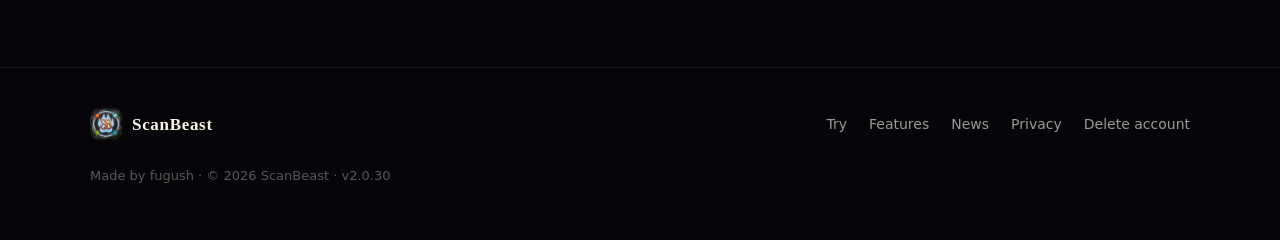
==== commit 9b8ff787: "chore(site): update to 2.0.30 and add creator messages devlog" ====
--- a/delete-account.html
+++ b/delete-account.html
@@ -19,7 +19,7 @@
     <div class="container">
       <a class="brand" href="index.html">
         <img src="assets/img/logo.webp" alt="ScanBeast logo">
-        ScanBeast <span class="v">v2.0.29</span>
+        ScanBeast <span class="v">v2.0.30</span>
       </a>
       <nav class="nav" id="site-nav">
         <a href="index.html#try">Try</a>
@@ -95,7 +95,7 @@
         <a href="privacy.html">Privacy</a>
         <a href="delete-account.html">Delete account</a>
       </nav>
-      <p class="copy">Made by fugush · © 2026 ScanBeast · v2.0.29</p>
+      <p class="copy">Made by fugush · © 2026 ScanBeast · v2.0.30</p>
     </div>
   </footer>
 
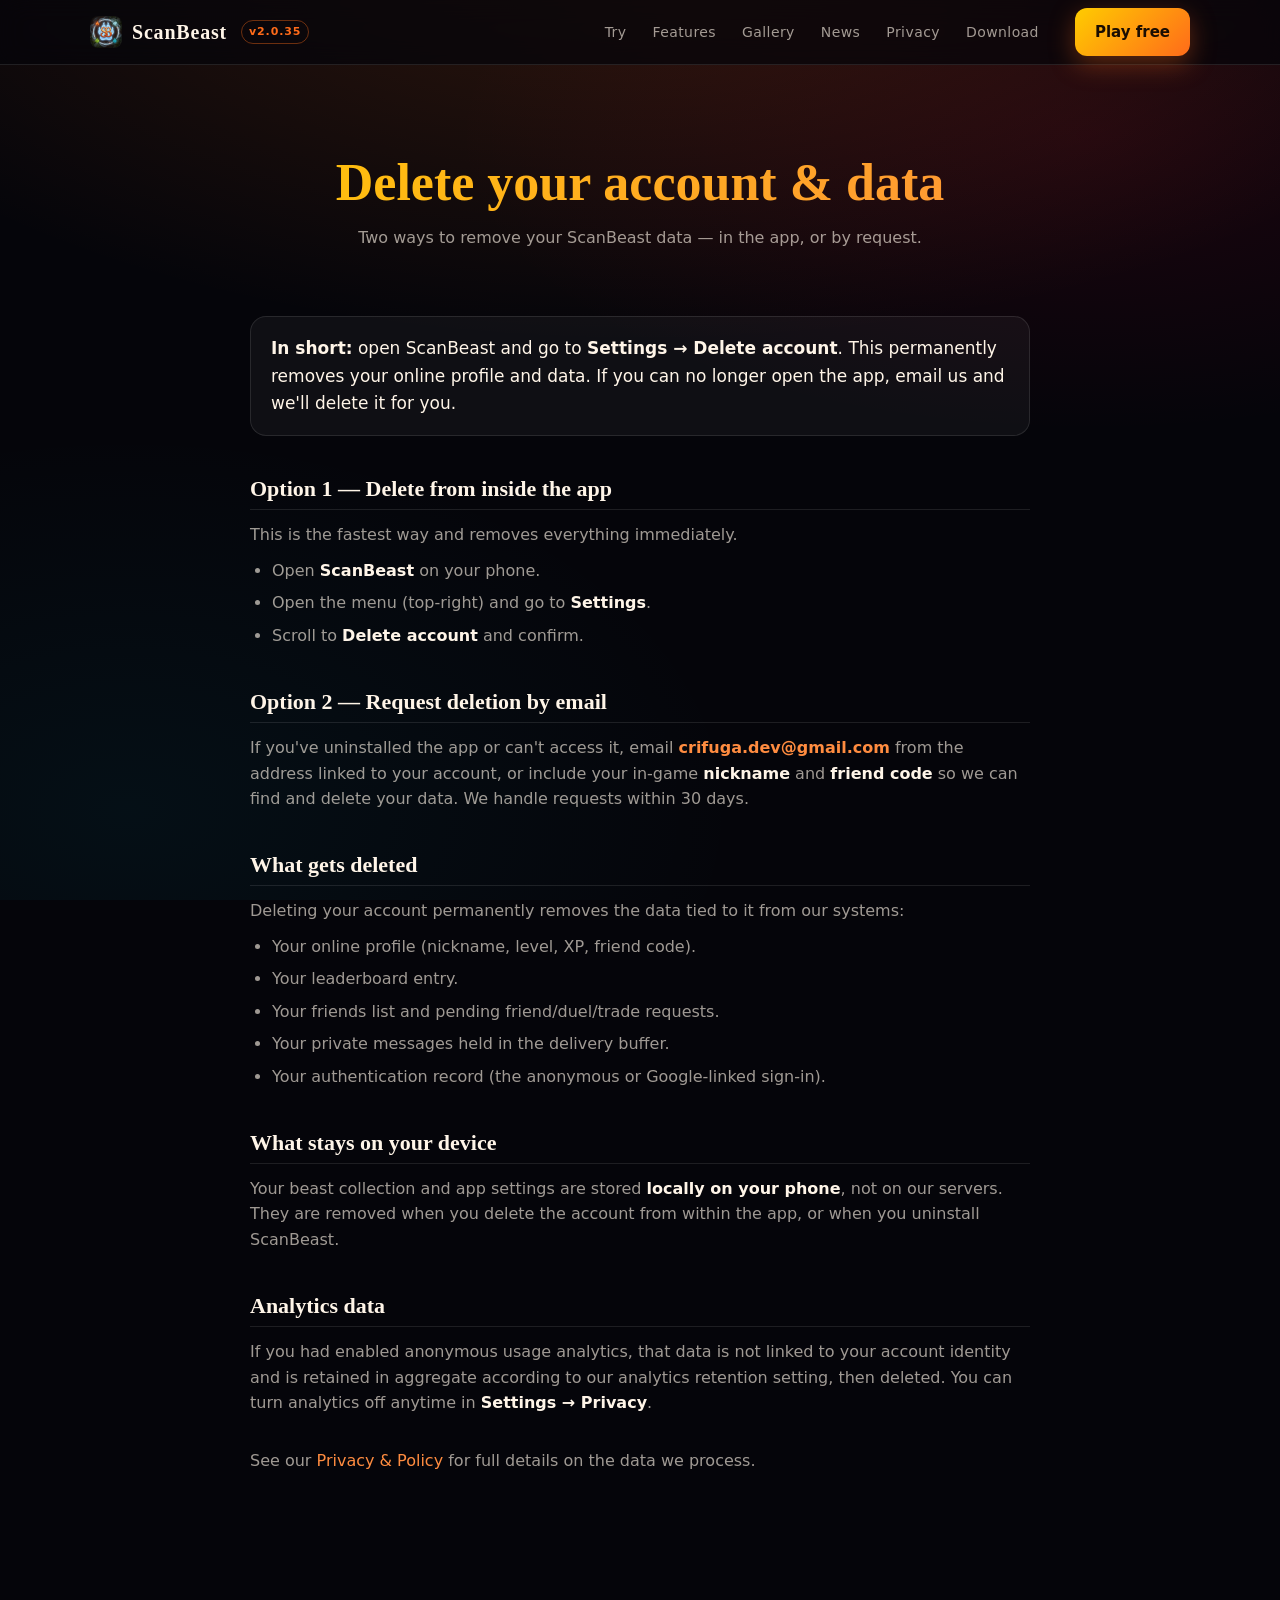
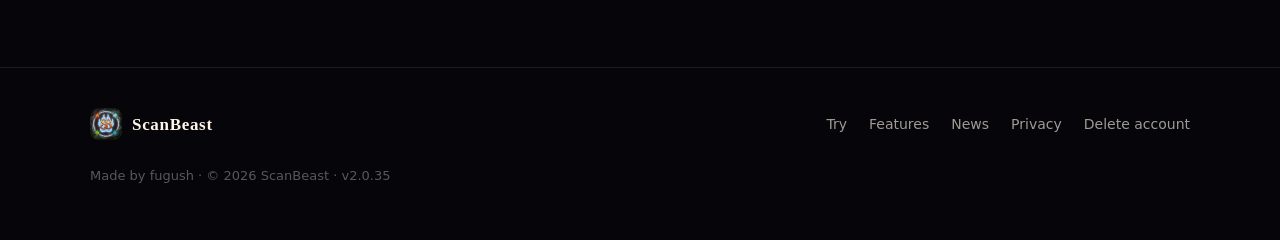
==== commit a6b3eeb5: "chore(site): update to 2.0.35 and add battle stats devlog" ====
--- a/delete-account.html
+++ b/delete-account.html
@@ -19,7 +19,7 @@
     <div class="container">
       <a class="brand" href="index.html">
         <img src="assets/img/logo.webp" alt="ScanBeast logo">
-        ScanBeast <span class="v">v2.0.30</span>
+        ScanBeast <span class="v">v2.0.35</span>
       </a>
       <nav class="nav" id="site-nav">
         <a href="index.html#try">Try</a>
@@ -95,7 +95,7 @@
         <a href="privacy.html">Privacy</a>
         <a href="delete-account.html">Delete account</a>
       </nav>
-      <p class="copy">Made by fugush · © 2026 ScanBeast · v2.0.30</p>
+      <p class="copy">Made by fugush · © 2026 ScanBeast · v2.0.35</p>
     </div>
   </footer>
 
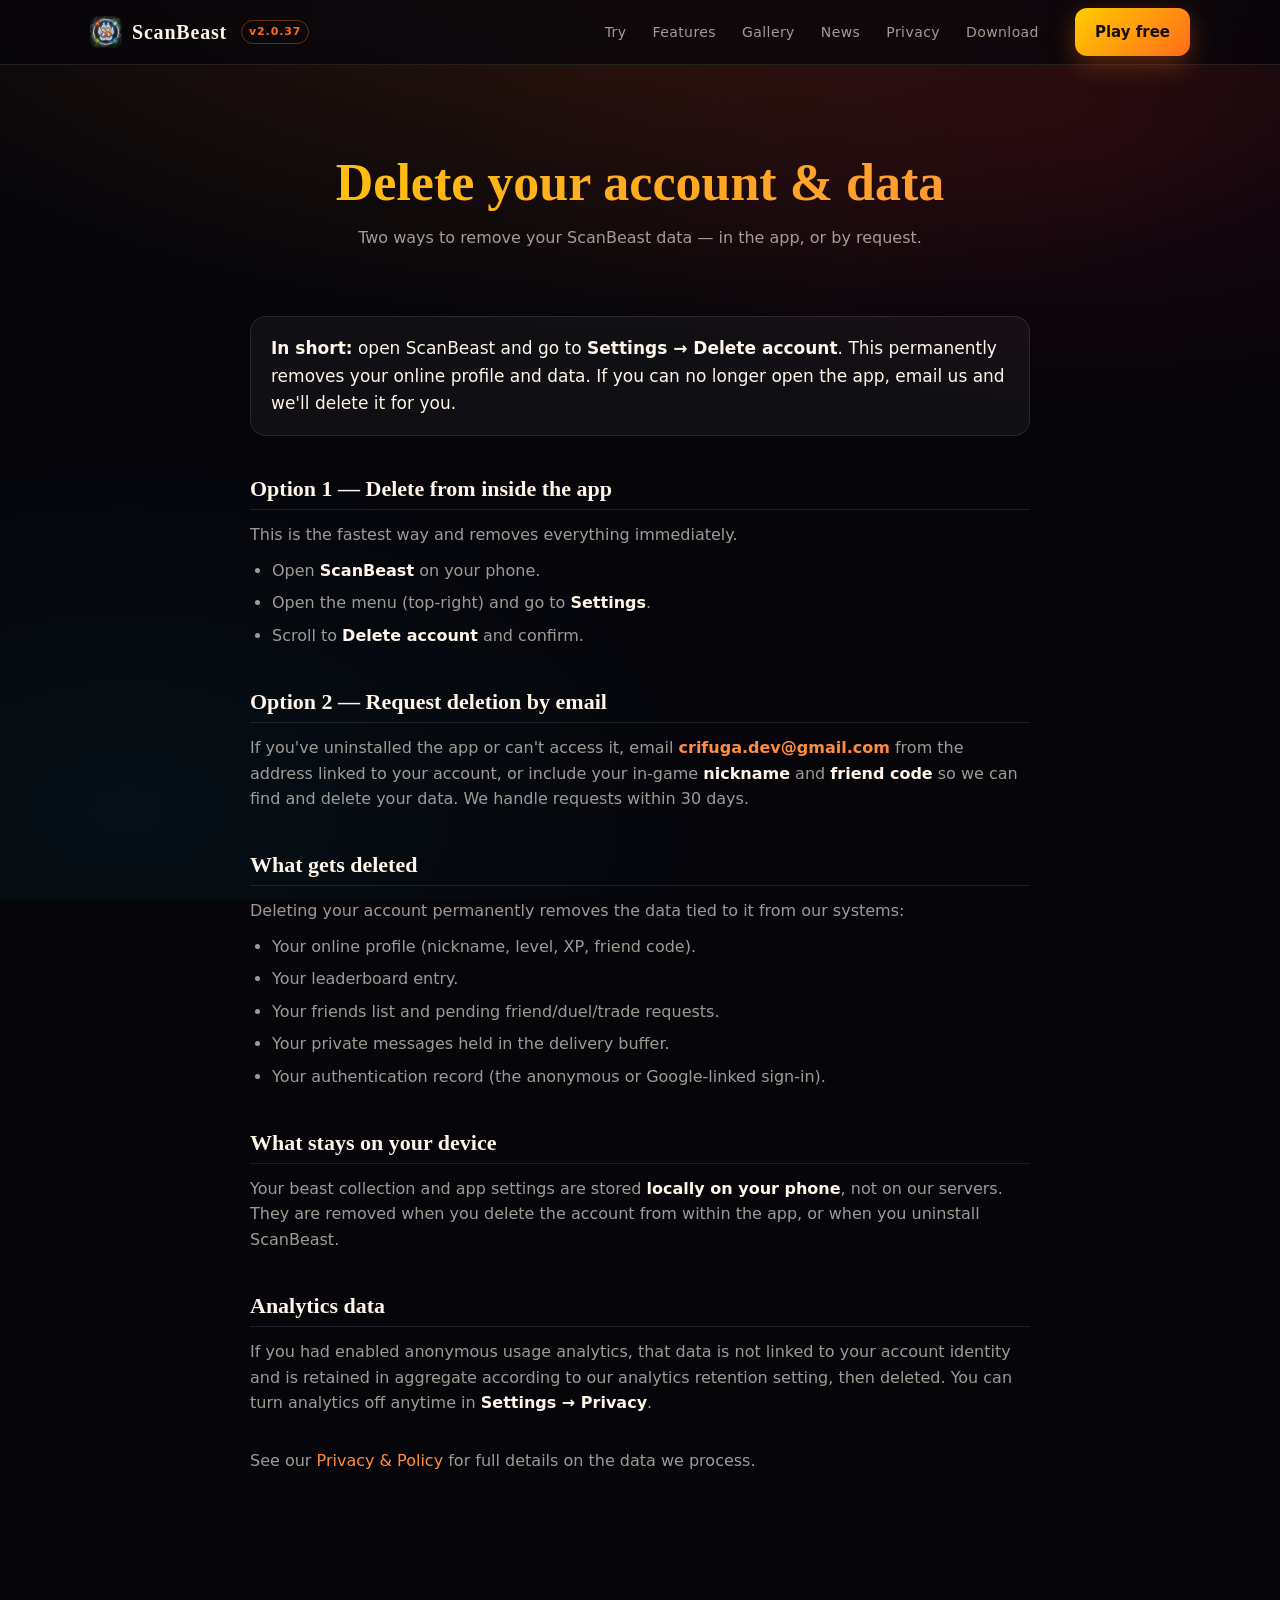
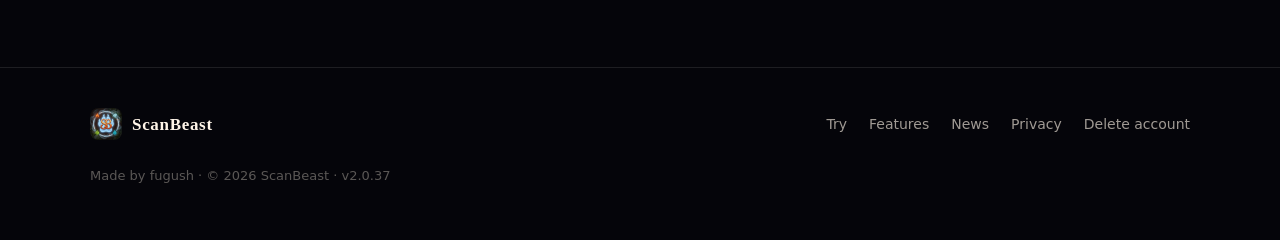
==== commit a28e5fe0: "chore(site): update to 2.0.37 and add bestiary + shield devlogs" ====
--- a/delete-account.html
+++ b/delete-account.html
@@ -19,7 +19,7 @@
     <div class="container">
       <a class="brand" href="index.html">
         <img src="assets/img/logo.webp" alt="ScanBeast logo">
-        ScanBeast <span class="v">v2.0.35</span>
+        ScanBeast <span class="v">v2.0.37</span>
       </a>
       <nav class="nav" id="site-nav">
         <a href="index.html#try">Try</a>
@@ -95,7 +95,7 @@
         <a href="privacy.html">Privacy</a>
         <a href="delete-account.html">Delete account</a>
       </nav>
-      <p class="copy">Made by fugush · © 2026 ScanBeast · v2.0.35</p>
+      <p class="copy">Made by fugush · © 2026 ScanBeast · v2.0.37</p>
     </div>
   </footer>
 
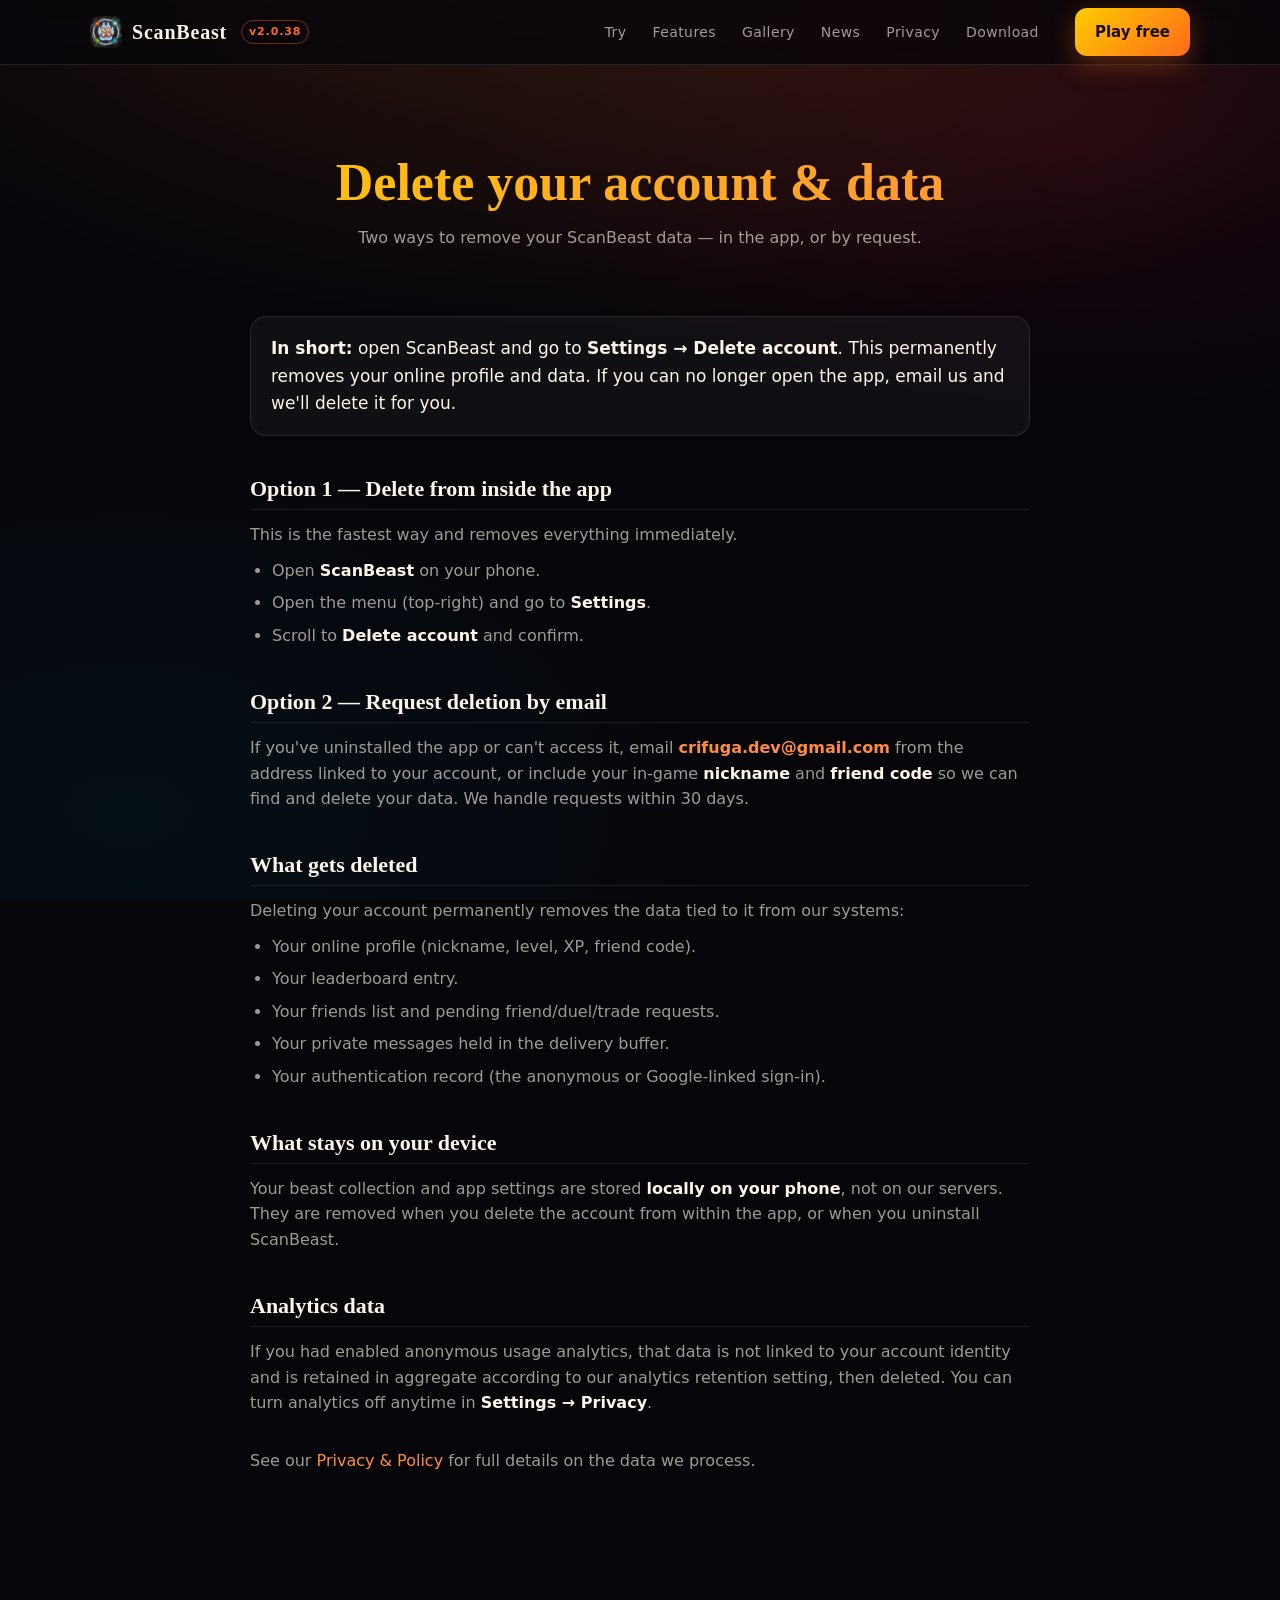
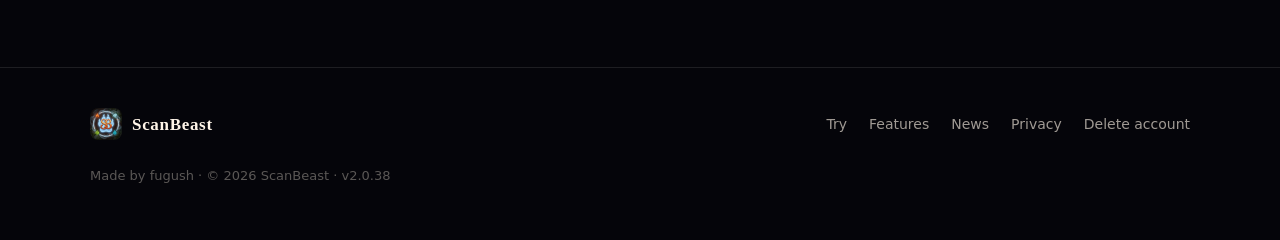
==== commit f3f34bcb: "chore(site): update to 2.0.38 and add favourites devlog" ====
--- a/delete-account.html
+++ b/delete-account.html
@@ -19,7 +19,7 @@
     <div class="container">
       <a class="brand" href="index.html">
         <img src="assets/img/logo.webp" alt="ScanBeast logo">
-        ScanBeast <span class="v">v2.0.37</span>
+        ScanBeast <span class="v">v2.0.38</span>
       </a>
       <nav class="nav" id="site-nav">
         <a href="index.html#try">Try</a>
@@ -95,7 +95,7 @@
         <a href="privacy.html">Privacy</a>
         <a href="delete-account.html">Delete account</a>
       </nav>
-      <p class="copy">Made by fugush · © 2026 ScanBeast · v2.0.37</p>
+      <p class="copy">Made by fugush · © 2026 ScanBeast · v2.0.38</p>
     </div>
   </footer>
 
